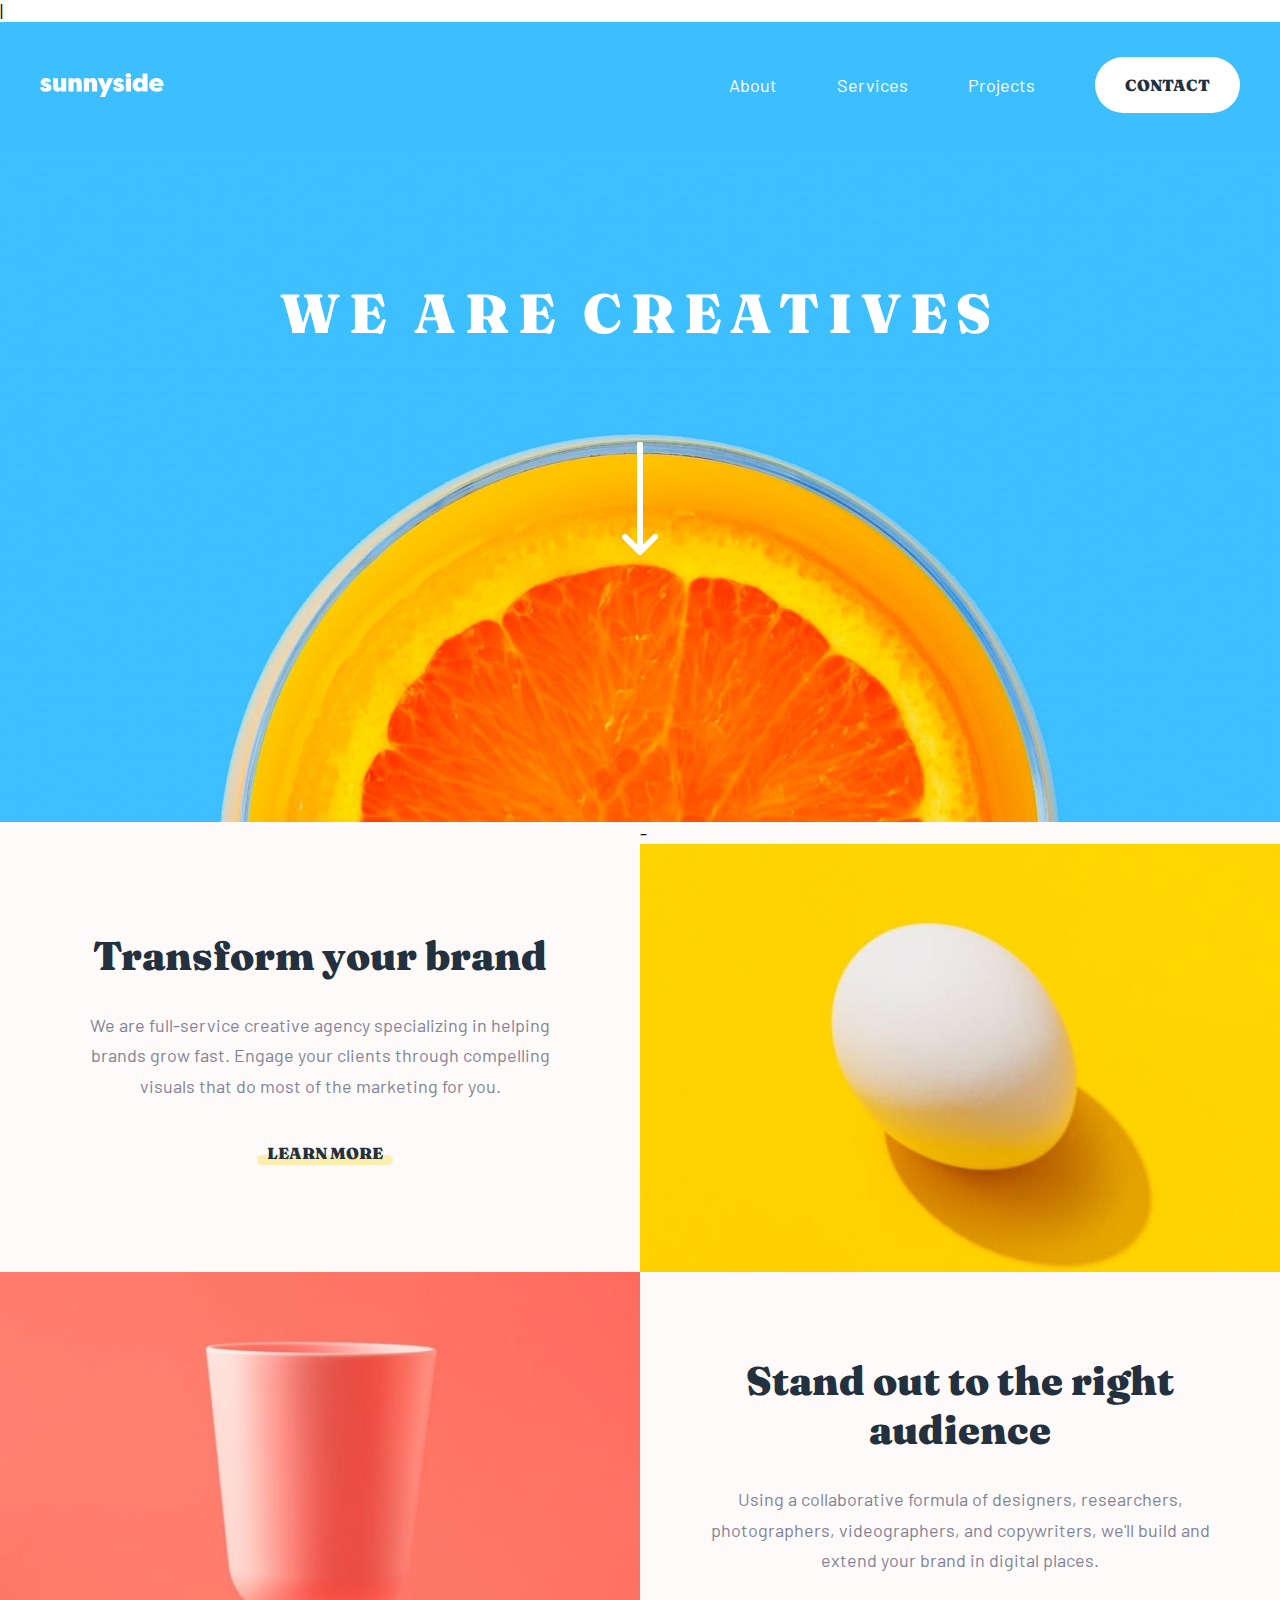
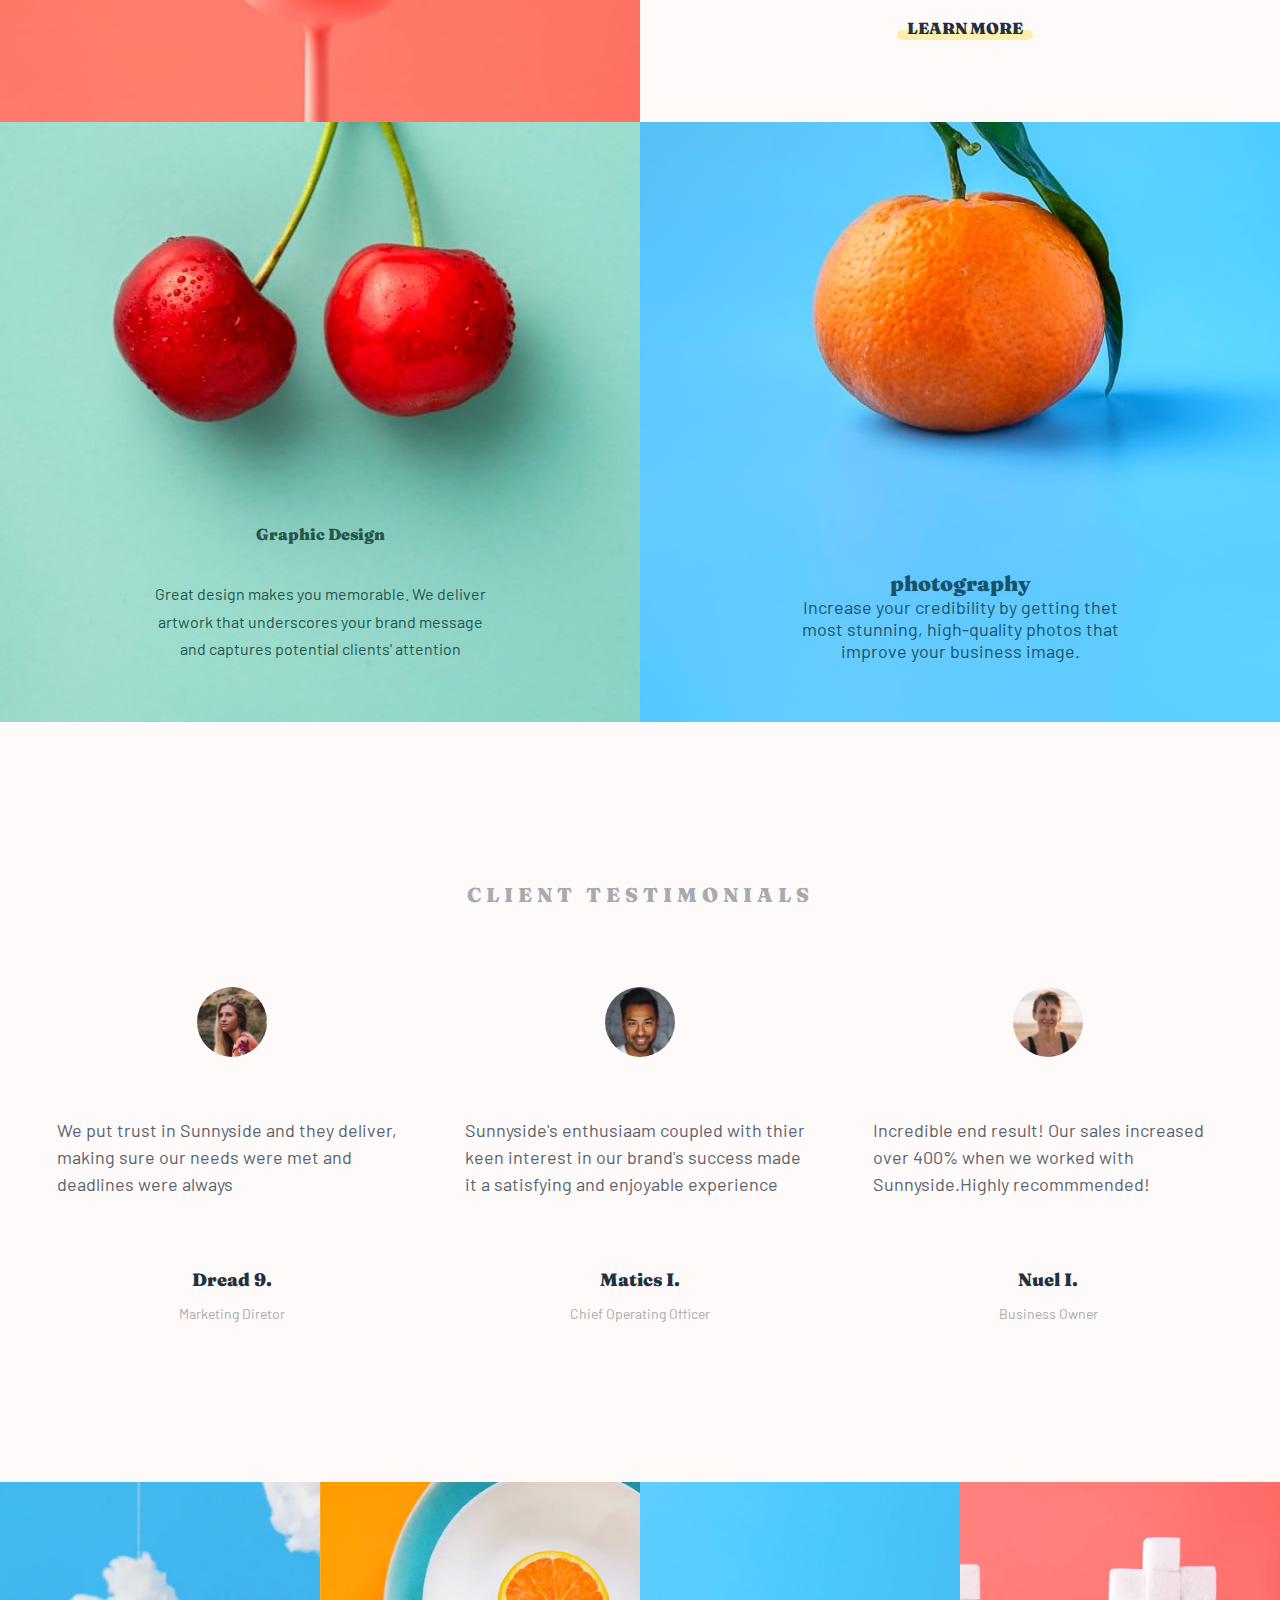
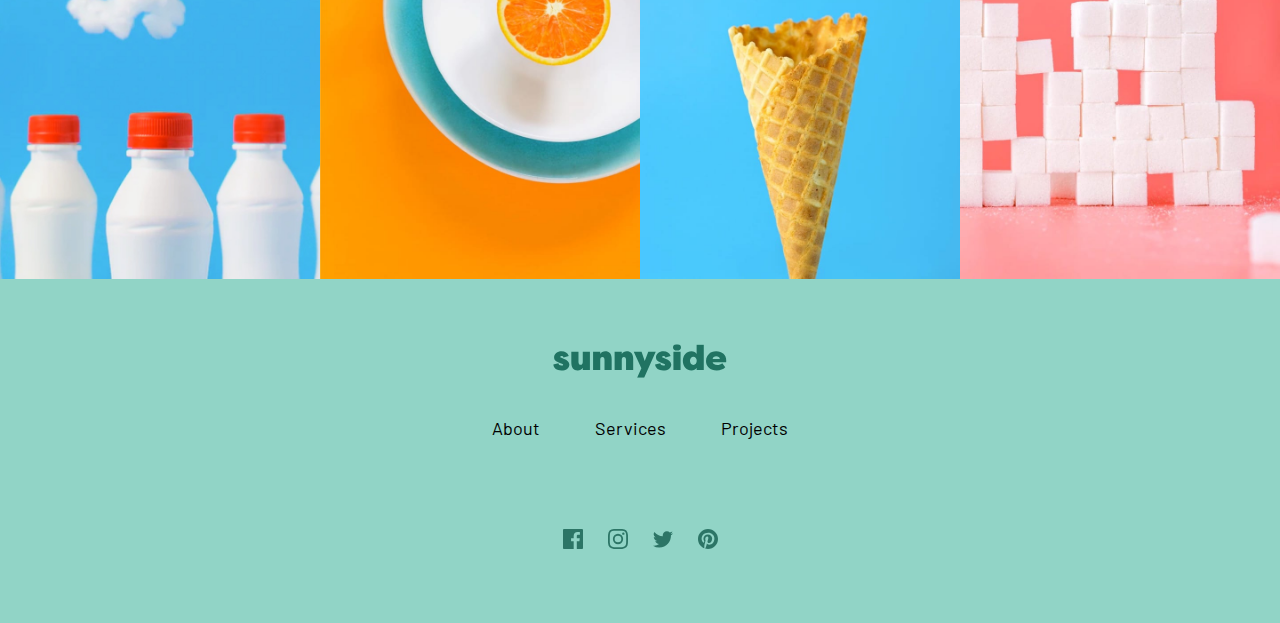
==== index.html @ 215e4958 "Add files via upload" ====
<!DOCTYPE html> |
<html lang="en">
<head>
  <meta charset="UTF-8">
  <meta name="viewport" content="width=device-width, initial-scale=1.0"> <!-- displays site properly based on user's device -->

  <link rel="icon" type="image/png" sizes="32x32" href="./images/favicon-32x32.png">
  <link rel="stylesheet" href="style.css">
  <title>Frontend Mentor Sunnyside agency landing page</title>

</head>
<body> 
 <div class="container">


    <header>
      <nav>
        <a href="" class="logo">
          <img src="images/logo.svg" alt="">
        </a>

        <ul class="nav-list ">
          <li><a href="#about" class="nav-link"> About</a></li>
          <li><a href="#services" class="nav-link"> Services</a></li>
          <li><a href="#projects" class="nav-link"> Projects</a></li>
          <button class="btn">contact</button>
        </ul>

          <button class="toggle-btn">
            <span class="line one"></span>
            <span class="line two"></span>
            <span class="line three"></span>
          </button>
      </nav>
    </header>

    <section class="image-header">
      <picture>

        <source media="(max-width: 760px)" srcset="./images/mobile/image-header.jpg">

        <source media="(min-width: 760px)" srcset="./images/desktop/image-header.jpg">

        <img src="./images/desktop/image-header.jpg" class="bg1" alt="background-1" loading="lazy">
      </picture>

      <div class="image-header-content">
        <h1 class="header-text"> We are creatives</h1>

        <a href="#about">
          <img src="./images/icon-arrow-down.svg"class="arrow-down" alt="" loading="lazy">
        </a>
      </div>




    </section>


    <section class="about" id="about">

      <div class="first-slide grid-layout">
        <picture>
          <source media="(max-width: 760px)--" srcset="./images/mobile/image-transform.jpg">
-
          <source media="(min-width: 760px)" srcset="./images/desktop/image-transform.jpg">


          <img src="images/mobile/image-transform.jpg" alt="" loading="lazy" class="slide-img">
        </picture>

      </div>

      <div class="first-slide-content">
        <h2 class="first-text"> Transform your brand</h2>

        <p class="first-text-content">
          We are full-service creative agency specializing in helping brands grow fast. Engage your clients through compelling visuals that do most of the marketing for you.
        </p>

        <a href="#" class="link yellow">Learn more</a>
      </div>

<!-- second slide -->
      <div class="first-slide">
        <picture>
          <source media="(max-width: 760px)" srcset="./images/mobile/image-stand-out.jpg">

          <source media="(min-width: 760px)" srcset="./images/desktop/image-stand-out.jpg">


          <img src="images/mobile/stand-out.jpg" alt="" loading="lazy" class="slide-img">
        </picture>

      </div>

      <div class="first-slide-content">
        <h2 class="first-text"> Stand out to the right audience </h2>

        <p class="first-text-content">
            Using a collaborative formula of designers, researchers, photographers, videographers, and copywriters,
            we'll build and extend your brand in digital places.
        </p>

        <a href="#" class="link pink">Learn more</a>
      </div>

    </section>



    
    <section class="services" id="services">

        <div class="second-slide">
          <div class="img">
            <picture>
              <source media="(max-width: 760px)" srcset="./images/mobile/image-graphic-design.jpg">
    
              <source media="(min-width: 760px)" srcset="./images/desktop/image-graphic-design.jpg">
    
    
              <img src="images/mobile/image-graphic-design.jpg" alt="" loading="lazy" class="sec-slide-img">
            </picture>
          </div>

          <div class="sec-slide-content">
            <h3 class="sec-text"> Graphic Design</h3>
    
            <p class="sec-text-content">
              Great design makes you memorable. We deliver artwork that underscores your brand message and captures potential clients' attention
            </p>
          </div>
        </div>


        <div class="second-slide">
          <div class="img">
            <picture>
              <source media="(max-width: 760px)" srcset="./images/mobile/image-photography.jpg">
    
              <source media="(min-width: 760px)" srcset="./images/desktop/image-photography.jpg">
    
    
              <img src="images/mobile/image-photography.jpg" alt="" loading="lazy" class="sec-slide-img">
            </picture>
          </div>

          <div class="sec-slide-content">
            <h3 class="sec-text-b"> photography</h3>
    
            <p class="sec-text-content-b">
             Increase your credibility by getting thet most stunning, high-quality photos that improve your business image.
            </p>
          </div>
        </div>
    </section>

    <section class="staffs">
        <h2 class="h2-text"> Client testimonials</h2>

      <div class="staff-grid">
    
      <div class="staff-testimonials">


        <div class="staff-img-box">
          <img src="images/image-emily.jpg" class="staff-img" alt="" loading="lazy">
        </div>
        <p class="staff-text"> We put trust in Sunnyside and they deliver, making sure our needs were met and deadlines were always</p>
        
         <h4 class="staff-name">
        Dread 9.
      </h4>
      <p class="staff-title"> Marketing Diretor</p>
      </div>
     
       <div class="staff-testimonials">


        <div class="staff-img-box">
          <img src="images/image-thomas.jpg" class="staff-img" alt="" loading="lazy">
        </div>
        <p class="staff-text"> Sunnyside's enthusiaam coupled with thier keen interest in our brand's success made it a satisfying and enjoyable experience</p>
        
         <h4 class="staff-name">
          Matics I.
      </h4>
      <p class="staff-title"> Chief Operating Officer</p>
      </div>

      <div class="staff-testimonials">


        <div class="staff-img-box">
          <img src="images/image-jennie.jpg" class="staff-img" alt="" loading="lazy">
        </div>
        <p class="staff-text">Incredible end result! Our sales increased over 400% when we worked with Sunnyside.Highly recommmended!</p>
        
         <h4 class="staff-name">
          Nuel I.
      </h4>
      <p class="staff-title"> Business Owner</p>
      </div>
      </div>
    </section>

    <section class="projects" id="projects">

      <div class="project-box">

        <a href="">
          <picture>
            <source media="(max-width: 760px)" srcset="./images/mobile/image-gallery-milkbottles.jpg">
    
            <source media="(min-width: 760px)" srcset="./images/desktop/image-gallery-milkbottles.jpg">

            <img src="./images/mobile/image-gallery-milkbottles.jpg" class="project-img" alt="">
          </picture>
        </a>
      </div>

      <div class="project-box">

        <a href="">
          <picture>
            <source media="(max-width: 760px)" srcset="./images/mobile/image-gallery-orange.jpg">
    
            <source media="(min-width: 760px)" srcset="./images/desktop/image-gallery-orange.jpg">

            <img src="./images/mobile/images-gallery-orange.jpg" class="project-img" alt="">
          </picture>
        </a>
      </div>

      <div class="project-box">

        <a href="">
          <picture>
            <source media="(max-width: 760px)" srcset="./images/mobile/image-gallery-cone.jpg">
    
            <source media="(min-width: 760px)" srcset="./images/desktop/image-gallery-cone.jpg">

            <img src="./images/mobile/image-gallery-cone.jpg" class="project-img" alt="">
          </picture>
        </a>
      </div>
      <div class="project-box">

        <a href="">
          <picture>
            <source media="(max-width: 760px)" srcset="./images/mobile/sugar.jpg">
    
            <source media="(min-width: 760px)" srcset="./images/desktop/image-gallery-sugarcubes.jpg">

            <img src="./images/mobile/sugar.jpg" class="project-img" alt="">
          </picture>
        </a>
      </div>


      </div>
 


    </section>




<footer>

    <div class="footer-logo">
      <svg width="124" height="24" xmlns="http://www.w3.org/2000/svg">
        <path d="M5.857 18.708c1.638 0 2.995-.36 4.07-1.08 1.075-.721 1.613-1.769 1.613-3.144-.083-1.855-1.464-3.246-4.144-4.173l-1.44-.597c-.314-.1-.538-.198-.67-.298a.45.45 0 01-.198-.373c0-.414.273-.62.819-.62.678 0 1.182.347 1.513 1.043l3.698-1.044c-.893-2.22-2.614-3.329-5.162-3.329-1.522 0-2.788.398-3.797 1.193C1.15 7.08.645 8.116.645 9.39c0 .398.058.766.174 1.106.116.34.29.638.521.894.232.257.455.48.67.671.215.19.488.369.82.534.33.166.582.286.756.36.174.075.41.162.707.261l.422.15 1.49.546c.363.133.6.244.707.335a.449.449 0 01.16.36c0 .431-.404.647-1.215.647-1.191 0-1.903-.53-2.134-1.59L0 14.509c.463 2.8 2.416 4.2 5.857 4.2zm11.636 0c1.638 0 2.845-.63 3.623-1.888v1.615h5.112V5.366h-5.112v7.156c0 1.474-.505 2.21-1.514 2.21-1.026 0-1.539-.736-1.539-2.21V5.366h-5.112v7.653c0 3.793 1.514 5.69 4.542 5.69zm16.103-.273V11.28c0-1.475.504-2.212 1.513-2.212 1.026 0 1.54.737 1.54 2.212v7.155h5.111v-7.652c0-3.793-1.513-5.69-4.541-5.69-1.638 0-2.846.63-3.623 1.888V5.366h-5.113v13.069h5.113zm15.383 0V11.28c0-1.475.504-2.212 1.514-2.212 1.025 0 1.538.737 1.538 2.212v7.155h5.113v-7.652c0-3.793-1.514-5.69-4.542-5.69-1.638 0-2.846.63-3.623 1.888V5.366h-5.113v13.069h5.113zM64.958 24l8.289-18.634H67.91l-2.532 6.684-2.258-6.684h-5.584l5.435 11.802L59.944 24h5.014zm13.67-5.292c1.638 0 2.995-.36 4.07-1.08 1.076-.721 1.614-1.769 1.614-3.144-.083-1.855-1.465-3.246-4.145-4.173l-1.44-.597c-.314-.1-.537-.198-.67-.298a.45.45 0 01-.198-.373c0-.414.273-.62.819-.62.678 0 1.183.347 1.514 1.043l3.698-1.044c-.894-2.22-2.614-3.329-5.162-3.329-1.522 0-2.788.398-3.797 1.193-1.01.795-1.514 1.83-1.514 3.105 0 .398.058.766.173 1.106.116.34.29.638.522.894.231.257.455.48.67.671.215.19.488.369.819.534.33.166.583.286.757.36.173.075.41.162.707.261l.422.15 1.489.546c.364.133.6.244.707.335a.449.449 0 01.161.36c0 .431-.405.647-1.216.647-1.19 0-1.902-.53-2.134-1.59l-3.723.844c.464 2.8 2.416 4.2 5.857 4.2zm9.8-14.137c.91 0 1.613-.215 2.11-.646.495-.43.744-.977.744-1.64 0-.678-.24-1.23-.72-1.651C90.082.21 89.371 0 88.428 0c-.943 0-1.655.211-2.135.634-.48.422-.72.973-.72 1.652 0 .662.249 1.209.745 1.64.497.43 1.2.645 2.11.645zm2.556 13.864V5.366H85.87v13.069h5.113zm7.74.273c1.737 0 2.977-.63 3.722-1.888v1.615h5.112V.472h-5.112v6.534c-.745-1.275-1.985-1.913-3.723-1.913-1.753 0-3.214.642-4.38 1.926-1.166 1.283-1.75 2.91-1.75 4.882 0 1.97.584 3.598 1.75 4.882 1.166 1.283 2.627 1.925 4.38 1.925zm1.39-3.9c-.729 0-1.312-.274-1.75-.82-.439-.547-.658-1.243-.658-2.087 0-.845.215-1.54.645-2.087.447-.547 1.034-.82 1.762-.82s1.311.273 1.75.82c.438.546.657 1.242.657 2.087 0 .844-.219 1.54-.657 2.087-.439.546-1.022.82-1.75.82zm16.698 3.9c2.597 0 4.624-.754 6.08-2.26l-2.11-2.833c-1.042.845-2.217 1.267-3.524 1.267-.992 0-1.799-.224-2.42-.67-.62-.448-.93-.879-.93-1.293h9.604c.083-.298.124-.687.124-1.167 0-2.054-.674-3.677-2.022-4.87-1.349-1.193-3.073-1.789-5.175-1.789-2.25 0-4.028.671-5.335 2.013-1.307 1.341-1.961 2.956-1.961 4.844 0 1.938.69 3.549 2.072 4.833 1.382 1.283 3.247 1.925 5.597 1.925zm2.208-8.149h-5.112c.033-.613.298-1.08.794-1.404.496-.323 1.084-.484 1.762-.484.678 0 1.266.165 1.762.497.497.331.761.795.794 1.391z" fill="#207362" fill-rule="nonzero"/></svg>
      </svg>
    </div>

    <ul class="footer-nav">
      <li><a href="#about"> About</a></li>
      <li><a href="#services"> Services</a></li>
      <li><a href="#projects"> Projects</a></li>
    </ul>

    <div class="media-logo">
      <a href="#">
        <svg width="20" height="20" xmlns="http://www.w3.org/2000/svg"><path d="M18.896 0H1.104C.494 0 0 .494 0 1.104v17.793C0 19.506.494 20 1.104 20h9.58v-7.745H8.076V9.237h2.606V7.01c0-2.583 1.578-3.99 3.883-3.99 1.104 0 2.052.082 2.329.119v2.7h-1.598c-1.254 0-1.496.597-1.496 1.47v1.928h2.989l-.39 3.018h-2.6V20h5.098c.608 0 1.102-.494 1.102-1.104V1.104C20 .494 19.506 0 18.896 0z" fill="#2C7566" fill-rule="nonzero"/></svg>
      </a>
      <a href="#">
        <svg width="20" height="20" xmlns="http://www.w3.org/2000/svg"><path d="M10 1.802c2.67 0 2.987.01 4.042.059 2.71.123 3.975 1.409 4.099 4.099.048 1.054.057 1.37.057 4.04 0 2.672-.01 2.988-.057 4.042-.124 2.687-1.387 3.975-4.1 4.099-1.054.048-1.37.058-4.041.058-2.67 0-2.987-.01-4.04-.058-2.718-.124-3.977-1.416-4.1-4.1-.048-1.054-.058-1.37-.058-4.041 0-2.67.01-2.986.058-4.04.124-2.69 1.387-3.977 4.1-4.1 1.054-.048 1.37-.058 4.04-.058zM10 0C7.284 0 6.944.012 5.877.06 2.246.227.227 2.242.061 5.877.01 6.944 0 7.284 0 10s.012 3.057.06 4.123c.167 3.632 2.182 5.65 5.817 5.817 1.067.048 1.407.06 4.123.06s3.057-.012 4.123-.06c3.629-.167 5.652-2.182 5.816-5.817.05-1.066.061-1.407.061-4.123s-.012-3.056-.06-4.122C19.777 2.249 17.76.228 14.124.06 13.057.01 12.716 0 10 0zm0 4.865a5.135 5.135 0 100 10.27 5.135 5.135 0 000-10.27zm0 8.468a3.333 3.333 0 110-6.666 3.333 3.333 0 010 6.666zm5.338-9.87a1.2 1.2 0 100 2.4 1.2 1.2 0 000-2.4z" fill="#2C7566" fill-rule="nonzero"/></svg>
      </a>
      <a href="#">
        <svg width="20" height="17" xmlns="http://www.w3.org/2000/svg"><path d="M20 2.172a8.192 8.192 0 01-2.357.646 4.11 4.11 0 001.805-2.27 8.22 8.22 0 01-2.606.996A4.096 4.096 0 0013.847.248c-2.65 0-4.596 2.472-3.998 5.037A11.648 11.648 0 011.392 1a4.109 4.109 0 001.27 5.478 4.086 4.086 0 01-1.858-.513c-.045 1.9 1.318 3.679 3.291 4.075a4.113 4.113 0 01-1.853.07 4.106 4.106 0 003.833 2.849A8.25 8.25 0 010 14.658a11.616 11.616 0 006.29 1.843c7.618 0 11.923-6.434 11.663-12.205A8.354 8.354 0 0020 2.172z" fill="#2C7566" fill-rule="nonzero"/></svg>
      </a>
      <a href="#">
        <svg width="20" height="20" xmlns="http://www.w3.org/2000/svg"><path d="M10 0C4.477 0 0 4.477 0 10c0 4.237 2.636 7.855 6.356 9.312-.088-.791-.167-2.005.035-2.868.181-.78 1.172-4.97 1.172-4.97s-.299-.6-.299-1.486c0-1.39.806-2.428 1.81-2.428.852 0 1.264.64 1.264 1.408 0 .858-.546 2.14-.828 3.33-.236.995.5 1.807 1.48 1.807 1.778 0 3.144-1.874 3.144-4.58 0-2.393-1.72-4.068-4.176-4.068-2.845 0-4.516 2.135-4.516 4.34 0 .859.331 1.781.745 2.281a.3.3 0 01.069.288l-.278 1.133c-.044.183-.145.223-.335.134-1.249-.581-2.03-2.407-2.03-3.874 0-3.154 2.292-6.052 6.608-6.052 3.469 0 6.165 2.473 6.165 5.776 0 3.447-2.173 6.22-5.19 6.22-1.013 0-1.965-.525-2.291-1.148l-.623 2.378c-.226.869-.835 1.958-1.244 2.621.937.29 1.931.446 2.962.446 5.523 0 10-4.477 10-10S15.523 0 10 0z" fill="#2C7566" fill-rule="nonzero"/></svg>
      </a>
      
    </div>
</footer>

 </div>
        
  <script>

    const nav = document.querySelector(".nav-list ");
    const ToggleBtn = document.querySelector(".toggle-btn");
    const navLinks = document.querySelectorAll(".nav-link");

    const navToggleFunc = function () {
      nav.classList.toggle('active');
      ToggleBtn.classList.toggle('active');
    }

    ToggleBtn.addEventListener('click', navToggleFunc);

    for (let i = 0; 1 < navLinks.length; i++ ) {
      
      navLinks[i].addEventListener('click', navToggleFunc);
    }
      
   
   </script>

</body>
</html>
---- style.css ----
@import url('https://fonts.googleapis.com/css2?family=Barlow:wght@600&family=Fraunces:opsz,wght@9..144,700;9..144,900&display=swap');

  :root{
    ---Very-dark-desaturated-blue--: hsl(212, 27%, 19%);
    ---Very-dark-grayish-blue--: hsl(213, 9%, 39%);
    ---Dark-grayish-blue--: hsl(232, 10%, 55%);
    ---Grayish-blue--: hsl(210, 4%, 67%);
    ---White--: hsl(0, 0%, 100%);
    ---soft-red--:hsl(7, 99%, 70%);
    ---Yellow--: hsl(51, 100%, 49%);
    ---Dark-desaturated-cyan--: hsl(167, 40%, 24%);
    ---Dark-blue--: hsl(198, 62%, 26%);
    ---Dark-moderate-cyan--: hsl(168, 34%, 41%)
    ---snow--: hsl(26, 100%, 99%);
    --default-transition: 0.25s ease;
  }

 *{
    margin:0;
    padding: 0;
    box-sizing: border-box;
 }
 li{
    list-style: none;
 }
 a{
    text-decoration: none;
    font: inherit;
 }


 button{
    font: inherit;
    border:none;
    background: none;
    cursor: pointer;
 }
 span, img{
    display: block;
 }
 h1,
 h2,
 h3,
 h4,
 .link,
 .btn{
    font-family: 'Fraunces' , sans-serif;
    font-weight: 900;
 }
 html{
    font-family: 'Barlow', sans-serif;
    font-size: 18px;
 }


.container{
    background-color: snow;
    max-width: 1440px;
    margin: auto;
    position: relative;
    overflow: hidden;
    min-height: 100vh;
}

header{
    position: absolute;
    top: 0;
    left: 0;
    width: 100%;
    z-index: 20;
    background: hsl(200, 100%, 62%);
}

nav{
    position: relative;
    display: flex;
    justify-content: space-between;
    align-items: center;
    padding: 30px 25px;
}
.nav-list{
    background: white;
    position: absolute;
    top: calc(100% + 25px);
    left: 25px;
    right: 25px;
    display: flex;
    flex-direction: column;
    align-items: center;
    gap: 35px;
    padding: 40px;
    box-shadow: 0 10px 40px hsla(0, 0%, 0%, 0.1);
    transform: scale(0.9);
    transform-origin: top right;
    opacity:0;
    pointer-events: none;
    transition: var(--default-transition) ;
}
.nav-list.active {
    transform: scale(1);
    opacity: 1;
    pointer-events: all;
}
.nav-list::before{
    content: "";
    position: absolute;
    top: -15px;
    right: -20px;
    border: 20px solid transparent;
    border-left-color: var(---White--);
    transform: rotate(45deg);
}
.nav-link{
    color: var(---Dark-grayish-blue--);
}
.btn{
    background: var(---Yellow--);
    color: olivedrab;
    font-size: 16px;
    text-transform: uppercase;
    padding: 18px 30px;
    border-radius: 50px;
}
.toggle-btn{
    display: flex;
    align-items: center;
    justify-content: center;
    flex-direction: column;
    width: 24px;
    height: 24px;
    gap: 6px;
}
.toggle-btn .line {
    background: var(---White--);
    width: 100%;
    height: 2px;
    transition: var(--default-transition);
}
.toggle-btn.active .one{ 
    transform: translateY(4px) rotate(45deg);
}
.toggle-btn.active .two{ 
    display: none;
}
.toggle-btn.active .three{ 
    transform: translateY(-4px) rotate(135deg);
}

.image-header{
    position: relative;
    height: 540px;
    overflow: hidden;
}
.bg1{
    width: 100%;
    height: 100%;
    object-fit:cover ;
    object-position: bottom;
}
.image-header-content{
    position: absolute;
    top: 50%;
    left: 25px;
    right: 25px;
  transform: translateY(-50%);
  text-align: center;
}
.header-text{
    font-size: 40px;
    color: var(---White--);
    text-transform: uppercase;
    letter-spacing: 7px;
    margin-bottom: 40px;
}
.arrow-down{
    display: inline-block;
    animation: jump-down 2s ease infinite;
}
@keyframes jump-down {
    0%,
    50%,
    100% {
        transform: translateY(0);
    }
    12.5%,
    37.5% {
        transform: translateY(20px);
    }
    25%{
        transform: translateY(10px);
    }
}






.about{
    display: grid;
    grid-template-columns: 1fr;
}
.slide-img{
    width: 100%;
    height: 100%;
    object-fit: cover;
}

.first-slide-content{
    padding: 60px 25px;
    text-align: center;
    max-width: 550px;
    margin: auto;
}
.first-text{
    color: var(---Very-dark-desaturated-blue--);
    font-size: 32px;
    margin-bottom: 30px;
}
.first-text-content{
    color: var(---Dark-grayish-blue--);
    line-height: 1.7;
    margin-bottom: 30px;
}
.link{
    position: relative;
    color: var(---Very-dark-desaturated-blue--);
    font-size: 16px;
    text-transform: uppercase;
    z-index: 1;
}
.link::after{
    content: "";
    position: absolute;
    top: 100%;
    left: 50%;
    transform: translate( -50%, -8px);
    background: var(---Yellow--);
    width: calc(100% + 20px);
    height: 10px;
    border-radius: 10px;
    opacity: 0.3;
    z-index: -1;
    transition: var(--default-transition);
}

.link::after:hover::after{
    opacity:1
}

.services{
    display:grid;    
    grid-template-columns: 1fr;
}
.second-slide{
    position: relative;
}
.services .img{
    height: 600px;
    overflow: hidden;
}
.sec-slide-img{
    width: 100%;
    height: 100%;
    object-fit: cover;
}
.sec-slide-content{
    position: absolute;
    bottom:40px;
    left: 50%;
    transform: translateX(-50%);
    text-align: center;
    width: 100%;
    max-width: 380px;
    padding: 20px;
}
.sec-text{
    font-size: 16px;
    margin-bottom: 36px;
    text-transform: capitalize;
}
.sec-text-content{
    font-size: 16px;
    line-height: 1.7;
}

.sec-text,
.sec-text-content{
    color: var(---Dark-desaturated-cyan--);
}

.sec-text-b,
.sec-text-content-b{
    color: var(---Dark-blue--);
}
.staffs{
    padding: 65px 25px;
}
.h2-text{
    color: var(---Grayish-blue--);
    font-size: 16px;
    text-transform: uppercase;
    text-align: center;
    letter-spacing: 4px;
    margin-bottom: 80px;
}
.staff-grid{
    display: grid;
    grid-template-columns: 1fr;
    gap: 60px;
}
.staffs-testimonials{
    text-align: center;
}
.staff-img-box{
    width:70px;
    height: 70px;
    border-radius: 50%;
    margin: auto;
    margin-bottom: 40px;
    overflow: hidden;
}
.staff-img{
    width: 100%;
    height: 100%;
    object-fit: cover;
}
.staff-text{
    max-width: 350px;
    color: var(---Very-dark-grayish-blue--);
    line-height: 1.5;
    margin: auto;
    margin-bottom: 30px;
}
.staff-name{
    margin-bottom: 14px;
    color: var(---Very-dark-desaturated-blue--);
    text-align: center;
}
.staff-title{
    font-size: 14px;
    color: var(---Grayish-blue--);
    text-align: center;

}
.projects{
    display: grid;
    grid-template-columns: 1fr 1fr ;
}
.project-img{
    width: 100%;
    height: 100%;
    object-fit: cover;
}

footer{
    background: hsl(167, 44%, 70%);
    padding: 70px 30px;
}
.footer-logo {
    text-align: center;
    margin-bottom: 40px;
}
.footer-logo svg {
    transform: scale(1.4);
}
.footer-nav{
    display: flex;
    justify-content: center;
    align-items: center;
    gap: 55px;
    margin-bottom: 90px;
}
.footer-nav a {
    color: var(---Dark-moderate-cyan--);
    transition: var(--default-transition);
}
.media-logo{
    display: flex;
    justify-content: center;
    align-items: center;
    gap: 25px;
}
.media-logo svg{
    font-size: 25px;
    transition: var(--default-transition);
}
.footer-nav a:hover,
.media-logo svg
{
    color: var(---White--);
}

@media (min-width: 550px) {

    .image-header{
        height: 760px
    }

    .first-slide {
       height: 450px;
       overflow: hidden; 
    }
    .staffs{
        padding: 150px 25px;
    }
    .h2-text{
        font-size: 18px;
    }

}

@media (min-width: 760px) {
    .nav-list{
        position: static;
        opacity: 1;
        transform: scale(1);
        pointer-events: all;
        flex-direction: row;
        background: none;
        box-shadow: none;
        padding: 0;
    }

    .nav-list::before {
        display: none;
    }
    .nav-link{
        color:var(---White--);
    }
    .btn{
        background: var(---White--);
        color: var(---Very-dark-desaturated-blue--);
        transition: var(--default-transition);
    }
    .btn:hover{
        background: hsl(0, 0%, 100%, 0.3);
        color: var(---White--);
    }
    .toggle-btn{
        display: none;
    }

    .image-header{
        height: 800px;
    }
    .image-header-content{
        font-size: 50px;
    }

    .about{
        grid-template-columns: 1fr 1fr;
    }
    .grid-layout{
        grid-column: 2/3;
        grid-row: 1/2;
    }
    .link{
        margin-left: 10px;
    }

    .services{
        grid-template-columns: 1fr 1fr ;
    }
    .projects{
       grid-template-columns:  repeat(4, 1fr);
    }

}
@media (min-width: 1024px){
    nav{
        padding: 35px 40px;
    }
    .logo{
        width: 170px;
    }
    .nav-list{
        gap: 60px;
    }

    .image-header-content{
        transform: translateY((calc(-50% + -650px)));
    }
    .header-text{
        font-size: 55px;
        letter-spacing: 9px;
        margin-bottom: 95px;
    }

    .first-text{
        font-size: 40px;
    }
    .first-text-content{
        margin-bottom: 40px;
    }


    .staffs{
        padding: 160px 40px;
    }
    .h2-text{
        font-size: 20px;
        letter-spacing: 5px;
    }

    .staff-grid{
        grid-template-columns: repeat(3, 1fr);
        gap: 25px;
    }

    .staff-img-box {
        margin-bottom: 60px;
    }
    .staff-text{
        margin-bottom: 70px;
    }

}
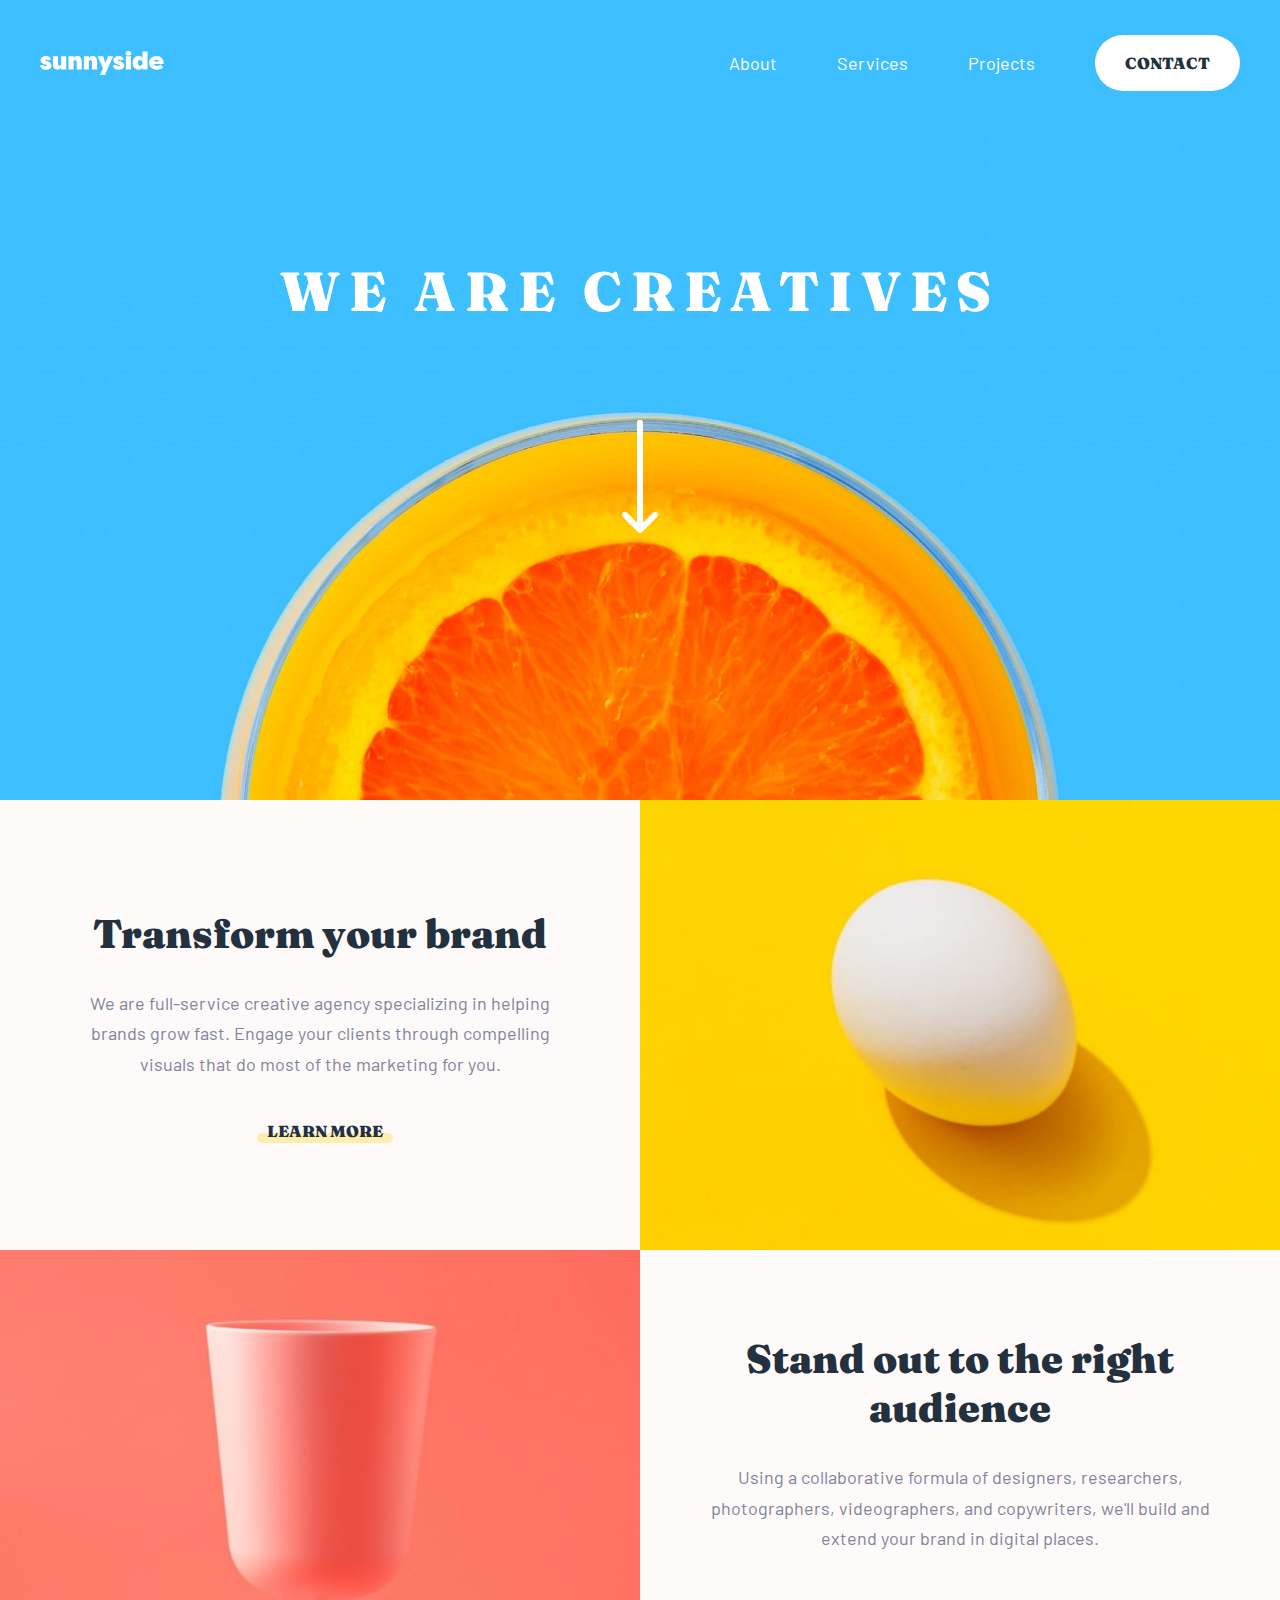
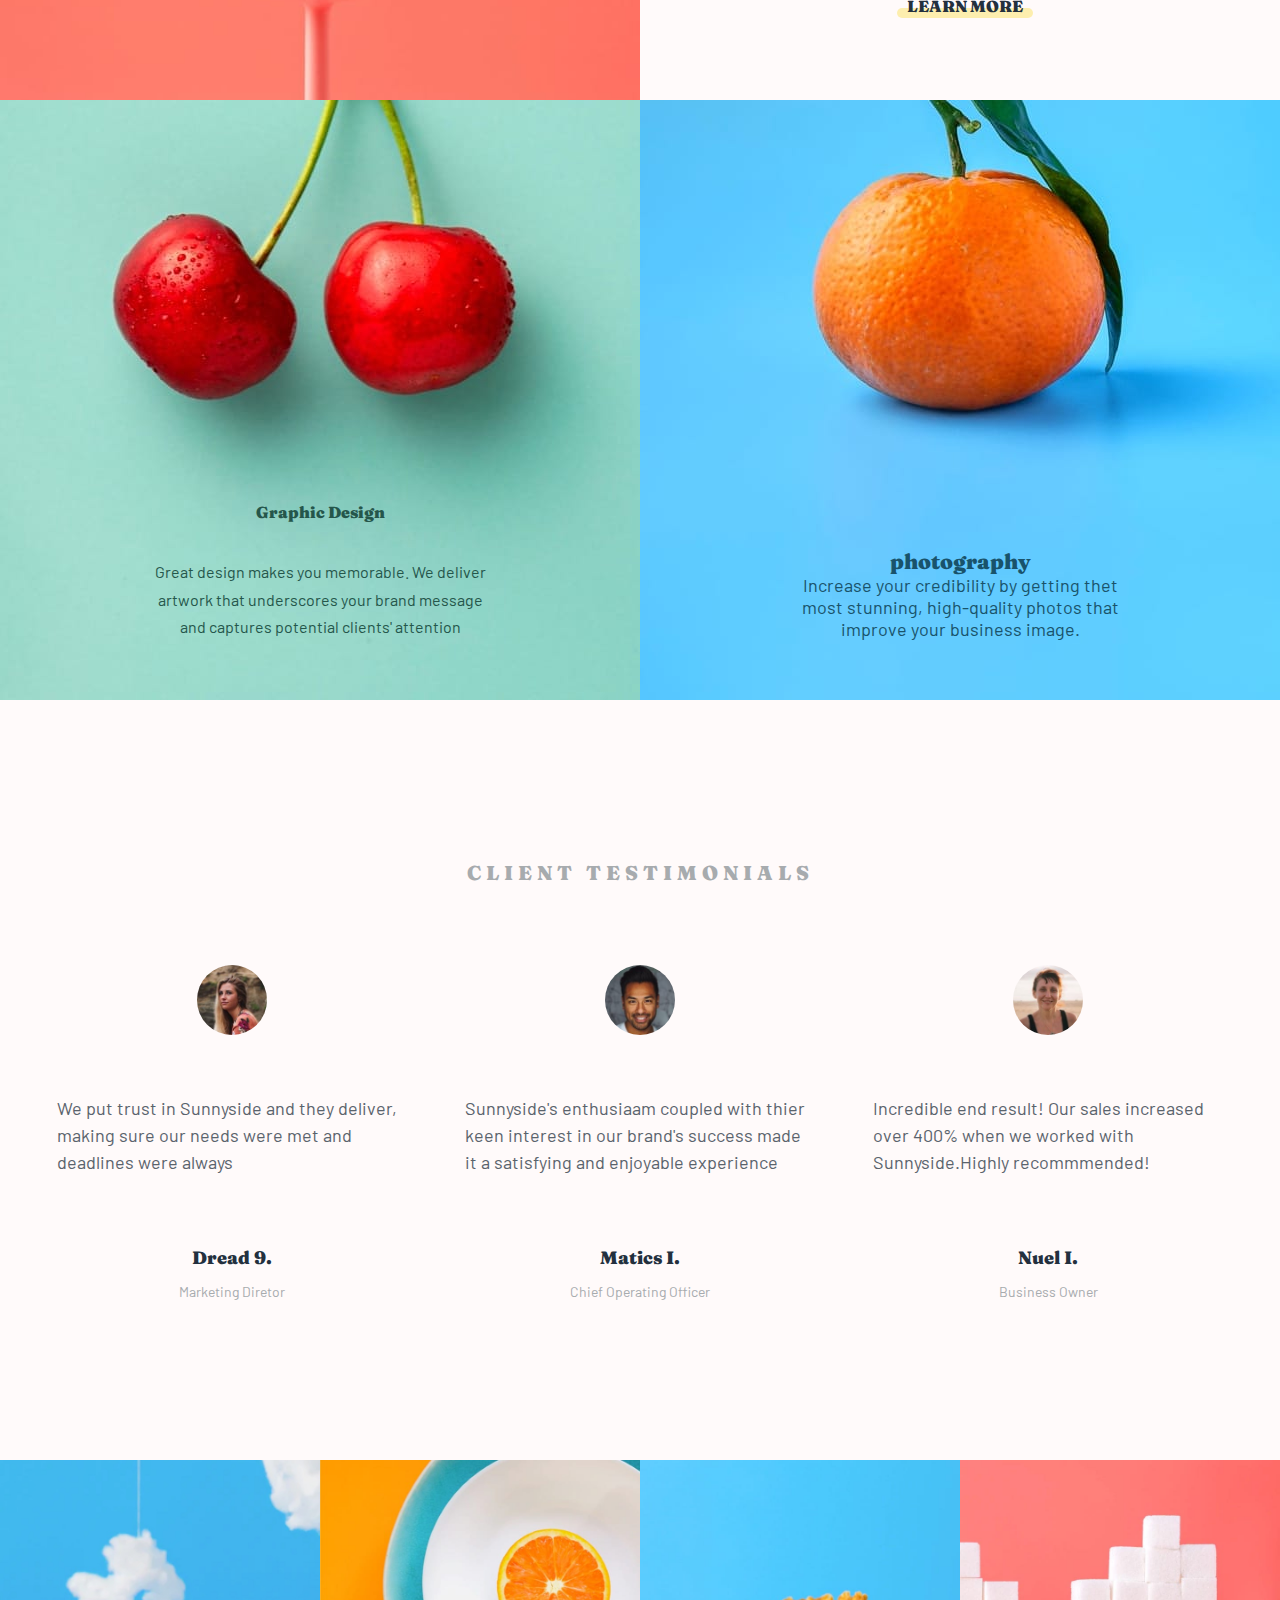
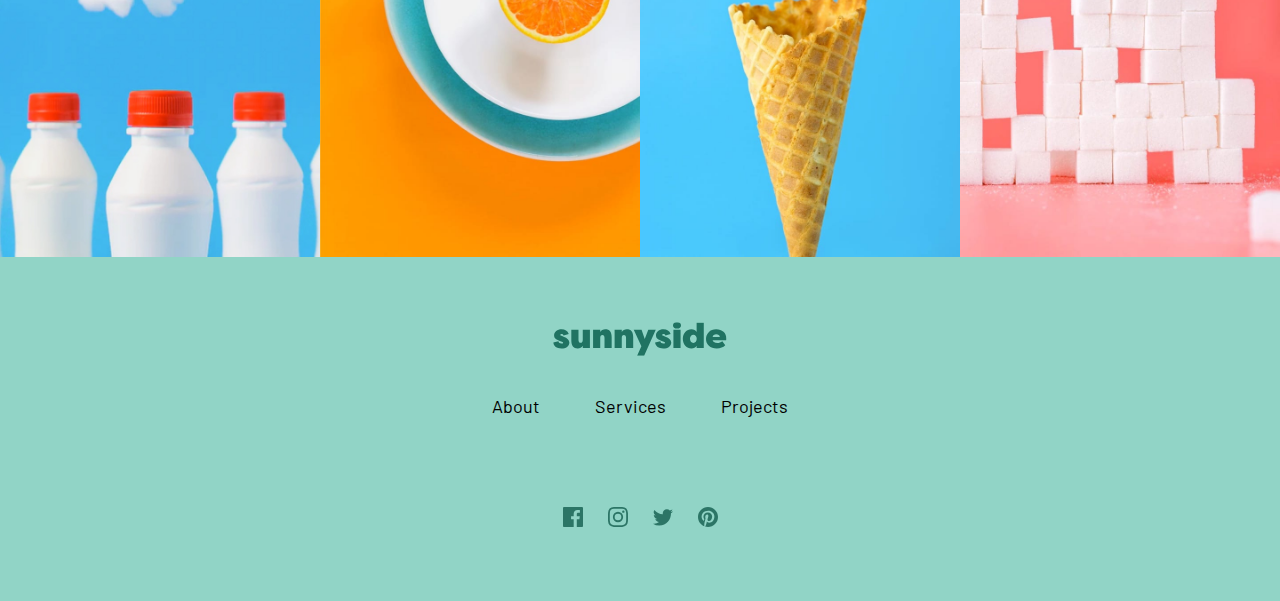
==== commit 4e2454c7: "Update index.html" ====
--- a/index.html
+++ b/index.html
@@ -1,4 +1,4 @@
-<!DOCTYPE html> |
+<!DOCTYPE html> 
 <html lang="en">
 <head>
   <meta charset="UTF-8">
@@ -63,7 +63,7 @@
       <div class="first-slide grid-layout">
         <picture>
           <source media="(max-width: 760px)--" srcset="./images/mobile/image-transform.jpg">
--
+          
           <source media="(min-width: 760px)" srcset="./images/desktop/image-transform.jpg">
 
 
@@ -324,4 +324,4 @@
    </script>
 
 </body>
-</html>+</html>
